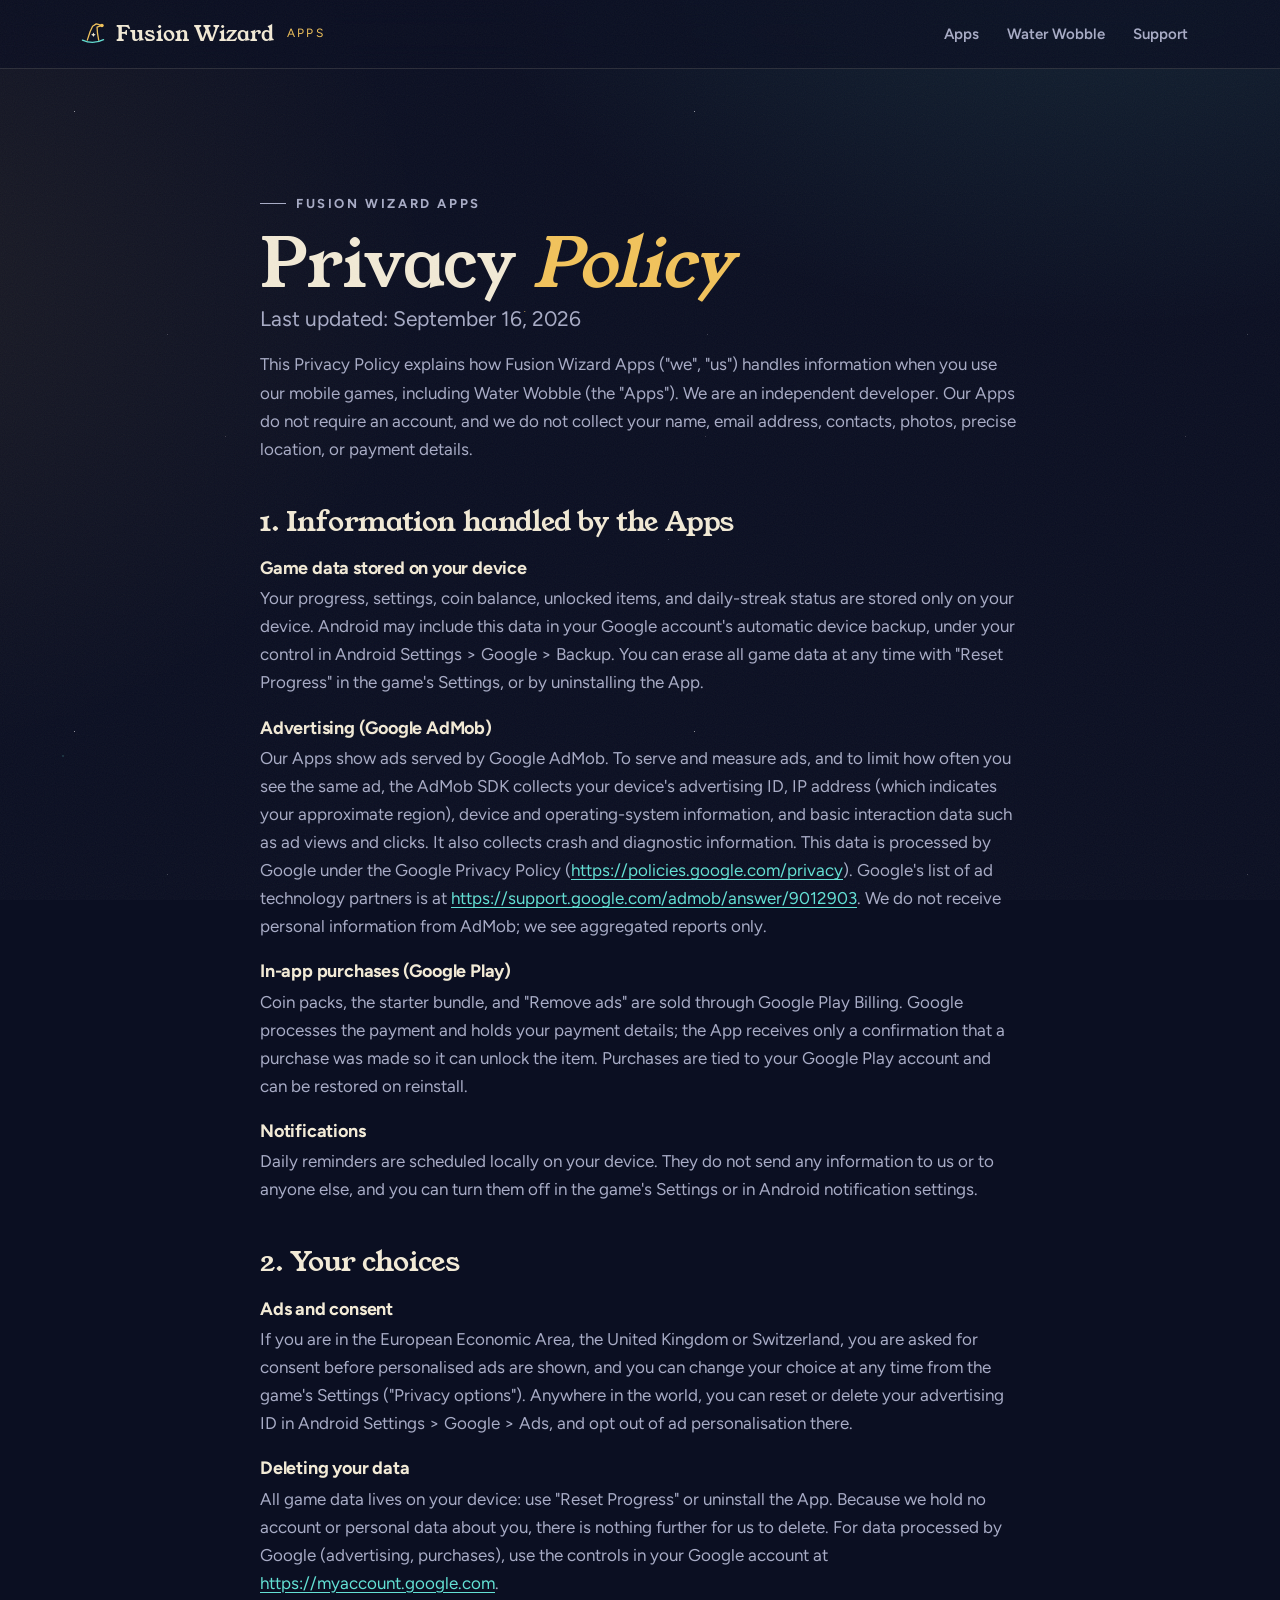
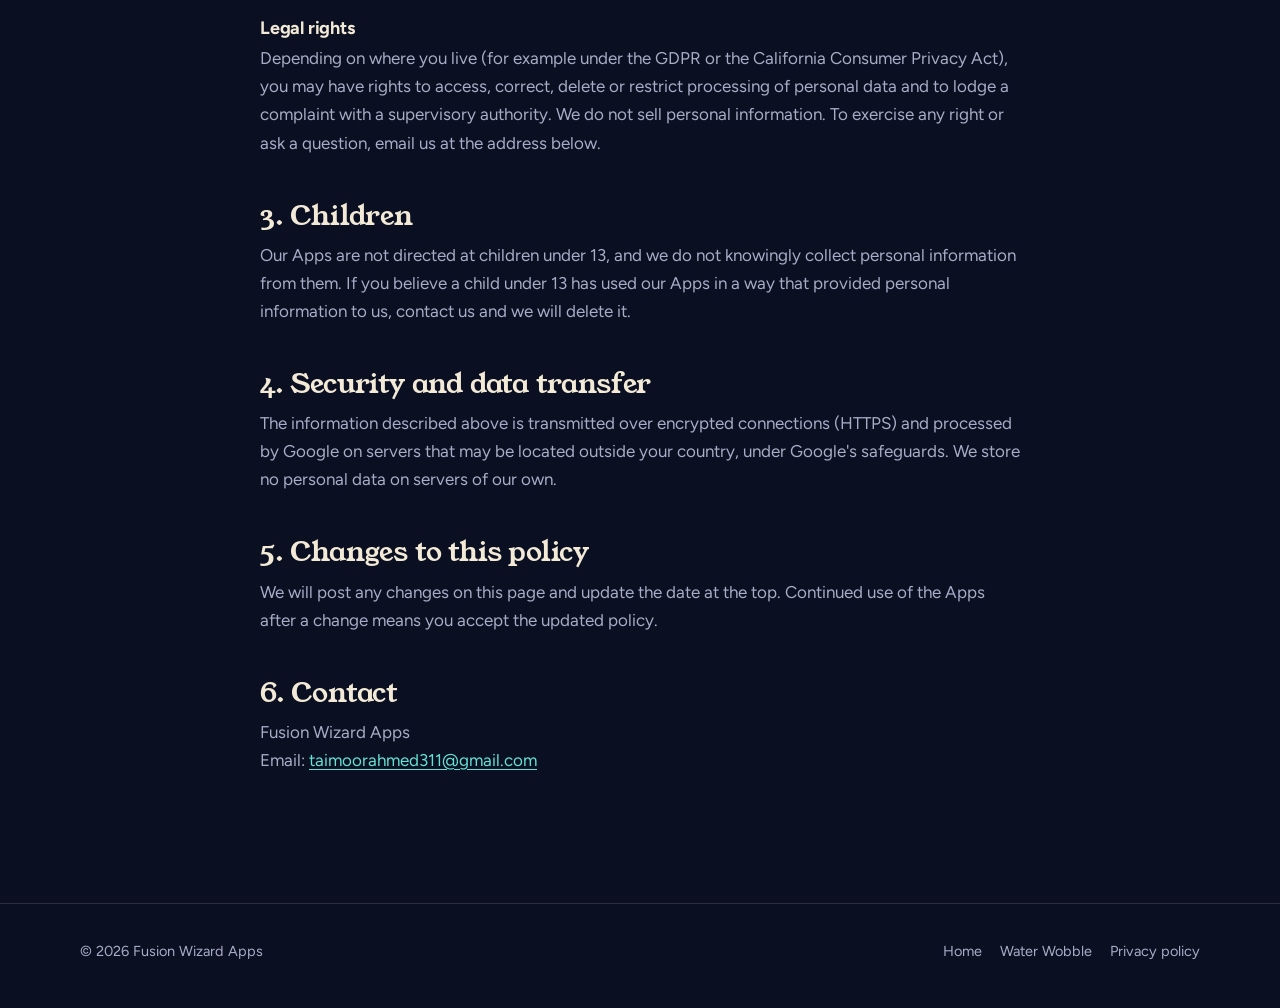
==== privacy-policy/index.html @ a7fef314 "Privacy policy on the site; every privacy link points here Word-for-word copy of the Google Sites po" ====
<!doctype html>
<html lang="en">
<head>
<meta charset="utf-8">
<meta name="viewport" content="width=device-width, initial-scale=1">
<title>Privacy Policy</title>
<meta name="description" content="How Fusion Wizard Apps and its games, including Water Wobble, handle your information.">
<meta name="theme-color" content="#0b0f22">
<link rel="canonical" href="https://fusionwizardapps.github.io/privacy-policy/">
<link rel="icon" type="image/svg+xml" href="/assets/favicon.svg">
<link rel="preconnect" href="https://fonts.googleapis.com">
<link rel="preconnect" href="https://fonts.gstatic.com" crossorigin>
<link href="https://fonts.googleapis.com/css2?family=Figtree:wght@400;600;700&family=Young+Serif&display=swap" rel="stylesheet">
<link rel="stylesheet" href="/assets/site.css?v=7">
</head>
<body>
<a class="skip" href="#main">Skip to content</a>

<header class="site-head">
  <div class="wrap">
    <a class="brand" href="/" aria-label="Fusion Wizard Apps, home">
      <svg viewBox="0 0 32 32" aria-hidden="true"><path d="M9 23.5 L12.5 13 L15.5 6.5 L20 3.5 L27 5.5 L21 7.5 L21.5 15 L23 23.5" fill="none" stroke="#f2c35b" stroke-width="1.6" stroke-linejoin="round" stroke-linecap="round"/><path d="M3 23.5 Q16 29.5 29 23" fill="none" stroke="#63e1d5" stroke-width="1.6" stroke-linecap="round"/><circle cx="27" cy="5.5" r="2.2" fill="#f2c35b"/><path d="M16.5 14 l.9 2 2 .9 -2 .9 -.9 2 -.9 -2 -2 -.9 2 -.9 z" fill="#f2ead6"/></svg>
      Fusion Wizard <small>Apps</small>
    </a>
    <nav class="nav" aria-label="Main">
      <a href="/#apps">Apps</a>
      <a href="/water-wobble/">Water Wobble</a>
      <a href="/support/">Support</a>
    </nav>
  </div>
</header>

<main id="main">
  <section>
    <div class="wrap prose policy">
      <p class="eyebrow rise">Fusion Wizard Apps</p>
      <h1 class="rise d1" style="font-size:clamp(40px,6vw,68px)">Privacy <em>Policy</em></h1>
      <p class="lede rise d2">Last updated: September 16, 2026</p>

      <div class="rise d3">
      <p>This Privacy Policy explains how Fusion Wizard Apps ("we", "us") handles information when you use our mobile games, including Water Wobble (the "Apps"). We are an independent developer. Our Apps do not require an account, and we do not collect your name, email address, contacts, photos, precise location, or payment details.</p>

      <h2>1. Information handled by the Apps</h2>
      <h3>Game data stored on your device</h3>
      <p>Your progress, settings, coin balance, unlocked items, and daily-streak status are stored only on your device. Android may include this data in your Google account's automatic device backup, under your control in Android Settings &gt; Google &gt; Backup. You can erase all game data at any time with "Reset Progress" in the game's Settings, or by uninstalling the App.</p>
      <h3>Advertising (Google AdMob)</h3>
      <p>Our Apps show ads served by Google AdMob. To serve and measure ads, and to limit how often you see the same ad, the AdMob SDK collects your device's advertising ID, IP address (which indicates your approximate region), device and operating-system information, and basic interaction data such as ad views and clicks. It also collects crash and diagnostic information. This data is processed by Google under the Google Privacy Policy (<a href="https://policies.google.com/privacy">https://policies.google.com/privacy</a>). Google's list of ad technology partners is at <a href="https://support.google.com/admob/answer/9012903">https://support.google.com/admob/answer/9012903</a>. We do not receive personal information from AdMob; we see aggregated reports only.</p>
      <h3>In-app purchases (Google Play)</h3>
      <p>Coin packs, the starter bundle, and "Remove ads" are sold through Google Play Billing. Google processes the payment and holds your payment details; the App receives only a confirmation that a purchase was made so it can unlock the item. Purchases are tied to your Google Play account and can be restored on reinstall.</p>
      <h3>Notifications</h3>
      <p>Daily reminders are scheduled locally on your device. They do not send any information to us or to anyone else, and you can turn them off in the game's Settings or in Android notification settings.</p>

      <h2>2. Your choices</h2>
      <h3>Ads and consent</h3>
      <p>If you are in the European Economic Area, the United Kingdom or Switzerland, you are asked for consent before personalised ads are shown, and you can change your choice at any time from the game's Settings ("Privacy options"). Anywhere in the world, you can reset or delete your advertising ID in Android Settings &gt; Google &gt; Ads, and opt out of ad personalisation there.</p>
      <h3>Deleting your data</h3>
      <p>All game data lives on your device: use "Reset Progress" or uninstall the App. Because we hold no account or personal data about you, there is nothing further for us to delete. For data processed by Google (advertising, purchases), use the controls in your Google account at <a href="https://myaccount.google.com">https://myaccount.google.com</a>.</p>
      <h3>Legal rights</h3>
      <p>Depending on where you live (for example under the GDPR or the California Consumer Privacy Act), you may have rights to access, correct, delete or restrict processing of personal data and to lodge a complaint with a supervisory authority. We do not sell personal information. To exercise any right or ask a question, email us at the address below.</p>

      <h2>3. Children</h2>
      <p>Our Apps are not directed at children under 13, and we do not knowingly collect personal information from them. If you believe a child under 13 has used our Apps in a way that provided personal information to us, contact us and we will delete it.</p>

      <h2>4. Security and data transfer</h2>
      <p>The information described above is transmitted over encrypted connections (HTTPS) and processed by Google on servers that may be located outside your country, under Google's safeguards. We store no personal data on servers of our own.</p>

      <h2>5. Changes to this policy</h2>
      <p>We will post any changes on this page and update the date at the top. Continued use of the Apps after a change means you accept the updated policy.</p>

      <h2>6. Contact</h2>
      <p>Fusion Wizard Apps<br>Email: <a href="mailto:taimoorahmed311@gmail.com">taimoorahmed311@gmail.com</a></p>
      </div>
    </div>
  </section>
</main>

<footer class="site-foot">
  <div class="wrap">
    <span>© 2026 Fusion Wizard Apps</span>
    <nav aria-label="Footer">
      <a href="/">Home</a>
      <a href="/water-wobble/">Water Wobble</a>
      <a href="/privacy-policy/">Privacy policy</a>
    </nav>
  </div>
</footer>
</body>
</html>
---- assets/site.css ----
/* Fusion Wizard Apps — night-sky workshop. One stylesheet for every page. */
:root {
  --ink: #0b0f22;
  --ink-2: #121835;
  --ink-3: #1b2347;
  --line: rgba(236, 226, 196, 0.14);
  --parch: #f2ead6;
  --muted: #a8acc6;
  --gold: #f2c35b;
  --gold-soft: rgba(242, 195, 91, 0.16);
  --aqua: #63e1d5;
  --coral: #ff8f7c;
  --radius: 22px;
  --display: "Young Serif", "Iowan Old Style", Georgia, serif;
  --body: "Figtree", "Avenir Next", "Segoe UI", sans-serif;
  color-scheme: dark;
}

* { box-sizing: border-box; }
html { scroll-behavior: smooth; -webkit-text-size-adjust: 100%; }
body {
  margin: 0;
  min-height: 100vh;
  font: 400 17px/1.65 var(--body);
  color: var(--parch);
  background-color: var(--ink);
  background-image:
    radial-gradient(1px 1px at 12% 18%, rgba(255,255,255,.7), transparent 60%),
    radial-gradient(1px 1px at 78% 12%, rgba(255,255,255,.55), transparent 60%),
    radial-gradient(1.5px 1.5px at 64% 38%, rgba(242,195,91,.8), transparent 60%),
    radial-gradient(1px 1px at 31% 62%, rgba(255,255,255,.45), transparent 60%),
    radial-gradient(1px 1px at 88% 71%, rgba(255,255,255,.5), transparent 60%),
    radial-gradient(1.5px 1.5px at 7% 84%, rgba(99,225,213,.7), transparent 60%),
    radial-gradient(1px 1px at 47% 91%, rgba(255,255,255,.4), transparent 60%),
    radial-gradient(900px 600px at 85% -10%, rgba(99, 225, 213, 0.10), transparent 70%),
    radial-gradient(800px 700px at -10% 30%, rgba(242, 195, 91, 0.07), transparent 70%);
  background-size: 620px 620px, 700px 700px, 820px 820px, 540px 540px, 760px 760px, 900px 900px, 480px 480px, auto, auto;
  background-attachment: fixed;
  overflow-x: hidden;
}
/* Grain, so the gradients read as night air rather than flat fills. */
body::after {
  content: ""; position: fixed; inset: 0; pointer-events: none; z-index: 50; opacity: .05;
  background-image: url("data:image/svg+xml,%3Csvg xmlns='http://www.w3.org/2000/svg' width='160' height='160'%3E%3Cfilter id='n'%3E%3CfeTurbulence type='fractalNoise' baseFrequency='.9' numOctaves='2' stitchTiles='stitch'/%3E%3C/filter%3E%3Crect width='100%25' height='100%25' filter='url(%23n)'/%3E%3C/svg%3E");
}

a { color: var(--aqua); text-underline-offset: 3px; }
a:hover { color: var(--gold); }
:focus-visible { outline: 2px solid var(--gold); outline-offset: 3px; border-radius: 6px; }
img { max-width: 100%; height: auto; display: block; }

.skip { position: absolute; left: -999px; top: 8px; background: var(--gold); color: var(--ink); padding: 8px 14px; border-radius: 10px; z-index: 100; }
.skip:focus { left: 16px; }

.wrap { width: min(1120px, 100% - 32px); margin-inline: auto; }

/* ---- header ---- */
.site-head { position: sticky; top: 0; z-index: 40; backdrop-filter: blur(14px); background: rgba(11, 15, 34, 0.72); border-bottom: 1px solid var(--line); }
.site-head .wrap { display: flex; align-items: center; justify-content: space-between; gap: 16px; min-height: 68px; }
.brand { display: inline-flex; align-items: center; gap: 10px; color: var(--parch); text-decoration: none; font-family: var(--display); font-size: 21px; letter-spacing: .2px; white-space: nowrap; }
.brand svg { width: 26px; height: 26px; flex: none; }
.brand small { font-family: var(--body); font-size: 12px; letter-spacing: 2.4px; text-transform: uppercase; color: var(--gold); margin-left: 2px; }
.nav { display: flex; gap: 4px; flex-wrap: wrap; justify-content: flex-end; }
.nav a { color: var(--muted); text-decoration: none; font-weight: 600; font-size: 15px; padding: 8px 12px; border-radius: 999px; }
.nav a:hover, .nav a[aria-current="page"] { color: var(--parch); background: rgba(255,255,255,.06); }

/* ---- shared type ---- */
h1, h2, h3 { font-family: var(--display); font-weight: 400; line-height: 1.08; margin: 0; letter-spacing: -.2px; }
h1 { font-size: clamp(44px, 7.4vw, 88px); }
h2 { font-size: clamp(32px, 4.6vw, 50px); }
h3 { font-size: 26px; }
h1 em, h2 em { font-style: italic; color: var(--gold); }
.eyebrow { display: inline-flex; align-items: center; gap: 10px; font-size: 13px; font-weight: 700; letter-spacing: 2.6px; text-transform: uppercase; color: var(--aqua); margin: 0 0 18px; }
.eyebrow::before { content: ""; width: 26px; height: 1px; background: currentColor; }
.lede { font-size: clamp(18px, 2vw, 21px); color: var(--muted); max-width: 34em; margin: 22px 0 0; }

.btn { display: inline-flex; align-items: center; gap: 10px; padding: 14px 22px; border-radius: 999px; font-weight: 700; font-size: 16px; text-decoration: none; border: 1px solid transparent; transition: transform .2s ease, background .2s ease, color .2s ease; }
.btn:hover { transform: translateY(-2px); }
.btn-gold { background: var(--gold); color: var(--ink); }
.btn-gold:hover { background: #ffd57a; color: var(--ink); }
.btn-ghost { border-color: var(--line); color: var(--parch); background: rgba(255,255,255,.03); }
.btn-ghost:hover { border-color: var(--gold); color: var(--gold); }
.btn[aria-disabled="true"] { opacity: .75; cursor: default; transform: none; }
.row { display: flex; flex-wrap: wrap; gap: 12px; margin-top: 30px; }

.chip { display: inline-flex; align-items: center; gap: 8px; font-size: 12.5px; font-weight: 700; letter-spacing: .6px; padding: 6px 12px; border-radius: 999px; border: 1px solid var(--line); color: var(--muted); background: rgba(255,255,255,.03); white-space: nowrap; }
.chip.live { color: var(--aqua); border-color: rgba(99,225,213,.35); }
.chip.soon { color: var(--gold); border-color: rgba(242,195,91,.4); background: var(--gold-soft); }
.chip .dot { width: 7px; height: 7px; border-radius: 50%; background: currentColor; box-shadow: 0 0 10px currentColor; }

section { padding: clamp(64px, 9vw, 120px) 0; }
.section-head { display: flex; align-items: end; justify-content: space-between; gap: 24px; flex-wrap: wrap; margin-bottom: 44px; }
.section-head p { color: var(--muted); max-width: 30em; margin: 0; }

/* ---- hero ---- */
.hero { padding-top: clamp(48px, 7vw, 96px); position: relative; }
.hero .wrap { display: grid; grid-template-columns: 1.1fr .9fr; gap: 40px; align-items: center; }
.hat { width: 100%; max-width: 460px; justify-self: center; overflow: visible; }
.hat .thread { fill: none; stroke: rgba(242, 195, 91, .55); stroke-width: 1.4; stroke-dasharray: 900; stroke-dashoffset: 900; animation: draw 3.2s .3s ease forwards; }
.hat .brim { stroke: rgba(99, 225, 213, .7); animation-delay: 1.2s; }
.hat .brim.back { stroke: rgba(99, 225, 213, .25); }
.hat .band { stroke: rgba(242, 195, 91, .35); animation-delay: 1.8s; }
.hat .sparkle { fill: var(--gold); transform-box: fill-box; transform-origin: center; animation: twinkle 2.8s .4s ease-in-out infinite; }
.hat .star { fill: var(--parch); transform-box: fill-box; transform-origin: center; animation: twinkle 3.6s ease-in-out infinite; }
.hat .star.gold { fill: var(--gold); }
.hat .star.aqua { fill: var(--aqua); }
.hat .star:nth-of-type(3n) { animation-delay: .8s; }
.hat .star:nth-of-type(3n+1) { animation-delay: 1.9s; }
.hat .halo { fill: url(#halo); opacity: .9; }
@keyframes draw { to { stroke-dashoffset: 0; } }
@keyframes twinkle { 0%, 100% { opacity: 1; transform: scale(1); } 50% { opacity: .45; transform: scale(.7); } }

/* ---- apps ---- */
.apps { display: grid; grid-template-columns: repeat(12, 1fr); gap: 20px; position: relative; }
.card { position: relative; border: 1px solid var(--line); border-radius: var(--radius); background: linear-gradient(160deg, rgba(27, 35, 71, .85), rgba(18, 24, 53, .85)); padding: 28px; overflow: hidden; transition: border-color .25s ease, transform .25s ease; }
.card:hover { border-color: rgba(242, 195, 91, .45); transform: translateY(-3px); }
.card .icon { width: 76px; height: 76px; border-radius: 20px; box-shadow: 0 10px 30px rgba(0,0,0,.35); background: var(--ink-3); }
.card h3 { margin: 18px 0 6px; }
.card p { color: var(--muted); margin: 0 0 22px; }
.card .meta { display: flex; gap: 8px; flex-wrap: wrap; }
.card .go { font-weight: 700; text-decoration: none; display: inline-flex; gap: 8px; align-items: center; }
.card-feature { grid-column: span 12; display: grid; grid-template-columns: 1fr 1.05fr; gap: 28px; padding: 36px; background:
  radial-gradient(600px 380px at 100% 0%, rgba(99, 225, 213, .16), transparent 70%),
  linear-gradient(160deg, rgba(27, 35, 71, .92), rgba(18, 24, 53, .92)); }
.card-feature h3 { font-size: clamp(32px, 4vw, 44px); }
.card-small { grid-column: span 6; }
.card-feature > div:first-child { position: relative; z-index: 3; }
.fan { position: relative; min-height: 360px; }
.fan img { position: absolute; width: 40%; max-width: 210px; border-radius: 18px; border: 1px solid rgba(255,255,255,.12); box-shadow: 0 24px 50px rgba(0,0,0,.45); transition: transform .35s ease; }
.fan img:nth-child(1) { left: 10%; top: 12%; transform: rotate(-8deg); }
.fan img:nth-child(2) { left: 31%; top: 0; z-index: 2; transform: rotate(0deg); }
.fan img:nth-child(3) { left: 52%; top: 12%; transform: rotate(8deg); }
.card-feature:hover .fan img:nth-child(1) { transform: rotate(-11deg) translateX(-8px); }
.card-feature:hover .fan img:nth-child(3) { transform: rotate(11deg) translateX(8px); }

/* ---- studio ---- */
.studio { border-top: 1px solid var(--line); border-bottom: 1px solid var(--line); background: linear-gradient(180deg, rgba(18, 24, 53, .55), rgba(11, 15, 34, 0)); }
.studio .wrap { display: grid; grid-template-columns: .9fr 1.1fr; gap: 48px; align-items: start; }
.tenets { display: grid; gap: 14px; margin: 0; padding: 0; list-style: none; }
.tenets li { display: grid; grid-template-columns: 44px 1fr; gap: 14px; padding: 18px 20px; border: 1px solid var(--line); border-radius: 18px; background: rgba(255,255,255,.02); }
.tenets b { display: block; font-size: 17px; }
.tenets span { color: var(--muted); font-size: 15.5px; }
.tenets svg { width: 28px; height: 28px; color: var(--gold); margin-top: 2px; }

/* ---- contact ---- */
.contact { text-align: center; }
.contact h2 { max-width: 16em; margin-inline: auto; }
.contact .row { justify-content: center; }

/* ---- product page ---- */
.product-hero { padding-top: clamp(40px, 6vw, 80px); }
.product-hero .wrap { display: grid; grid-template-columns: auto 1fr; gap: 36px; align-items: center; }
.product-hero .app-icon { width: clamp(120px, 16vw, 176px); height: auto; aspect-ratio: 1; border-radius: 36px; box-shadow: 0 30px 60px rgba(0,0,0,.5), 0 0 0 1px rgba(255,255,255,.08); }
.facts { display: flex; flex-wrap: wrap; gap: 10px; margin-top: 22px; }
.features { display: grid; grid-template-columns: repeat(3, 1fr); gap: 18px; }
.feature { padding: 26px; border-radius: var(--radius); border: 1px solid var(--line); background: rgba(27, 35, 71, .55); }
.feature svg { width: 30px; height: 30px; color: var(--aqua); }
.feature h3 { font-size: 22px; margin: 14px 0 8px; }
.feature p { margin: 0; color: var(--muted); font-size: 15.5px; }
.feature .note { display: inline-block; margin-top: 10px; font-size: 12.5px; font-weight: 700; color: var(--gold); letter-spacing: .5px; }
.rail { display: grid; grid-auto-flow: column; grid-auto-columns: minmax(200px, 250px); gap: 18px; overflow-x: auto; scroll-snap-type: x mandatory; padding: 8px 4px 22px; scrollbar-color: var(--ink-3) transparent; }
.rail figure { margin: 0; scroll-snap-align: start; }
.rail img { border-radius: 20px; border: 1px solid rgba(255,255,255,.1); box-shadow: 0 18px 40px rgba(0,0,0,.4); aspect-ratio: 1 / 2; object-fit: cover; width: 100%; }
.rail figcaption { color: var(--muted); font-size: 14px; margin-top: 10px; }

/* ---- support / prose ---- */
.prose { max-width: 760px; }
.faq { display: grid; gap: 12px; margin-top: 36px; }
.faq details { border: 1px solid var(--line); border-radius: 18px; background: rgba(27, 35, 71, .5); padding: 0 22px; }
.faq summary { cursor: pointer; list-style: none; padding: 18px 0; font-weight: 700; font-size: 17.5px; display: flex; justify-content: space-between; gap: 16px; }
.faq summary::-webkit-details-marker { display: none; }
.faq summary::after { content: "+"; font-family: var(--display); font-size: 24px; line-height: 1; color: var(--gold); transition: transform .2s ease; }
.faq details[open] summary::after { transform: rotate(45deg); }
.faq details p { margin: 0 0 18px; color: var(--muted); }
.panel { margin-top: 40px; padding: 30px; border-radius: var(--radius); border: 1px solid rgba(242,195,91,.35); background: linear-gradient(160deg, rgba(242,195,91,.10), rgba(27,35,71,.6)); }
.panel h2 { font-size: 30px; }
.panel ul { color: var(--muted); padding-left: 20px; }

.policy h2 { font-size: 28px; margin: 44px 0 10px; }
.policy h3 { font-family: var(--body); font-weight: 700; font-size: 18px; margin: 22px 0 6px; }
.policy p { color: var(--muted); margin: 0 0 14px; }
.policy a { word-break: break-word; }

/* ---- footer ---- */
.site-foot { border-top: 1px solid var(--line); padding: 36px 0 44px; color: var(--muted); font-size: 14.5px; }
.site-foot .wrap { display: flex; justify-content: space-between; gap: 20px; flex-wrap: wrap; align-items: center; }
.site-foot nav { display: flex; gap: 18px; flex-wrap: wrap; }
.site-foot a { color: var(--muted); text-decoration: none; }
.site-foot a:hover { color: var(--gold); }

/* ---- load-in ---- */
.rise { opacity: 0; transform: translateY(18px); animation: rise .8s cubic-bezier(.2, .7, .2, 1) forwards; }
.d1 { animation-delay: .08s; } .d2 { animation-delay: .18s; } .d3 { animation-delay: .3s; } .d4 { animation-delay: .44s; }
@keyframes rise { to { opacity: 1; transform: none; } }

@media (prefers-reduced-motion: reduce) {
  *, *::before, *::after { animation: none !important; transition: none !important; }
  .rise { opacity: 1; transform: none; }
  .hat .thread { stroke-dashoffset: 0; }
  html { scroll-behavior: auto; }
}

/* ---- narrow screens ---- */
@media (max-width: 880px) {
  .hero .wrap, .studio .wrap, .card-feature { grid-template-columns: 1fr; }
  .hat { max-width: 280px; }
  .card-small { grid-column: span 12; }
  .features { grid-template-columns: 1fr 1fr; }
  .fan { min-height: 300px; }
}
@media (max-width: 560px) {
  body { font-size: 16px; }
  .brand small { display: none; }
  .brand { font-size: 18px; gap: 8px; }
  .nav { flex-wrap: nowrap; gap: 0; }
  .nav a { padding: 6px 8px; font-size: 13.5px; white-space: nowrap; }
  .nav a[href="/#apps"] { display: none; }
  .hat { max-width: 220px; }
  .card, .card-feature { padding: 22px; }
  .features { grid-template-columns: 1fr; }
  .product-hero .wrap { grid-template-columns: 1fr; }
  .fan { min-height: 250px; }
}
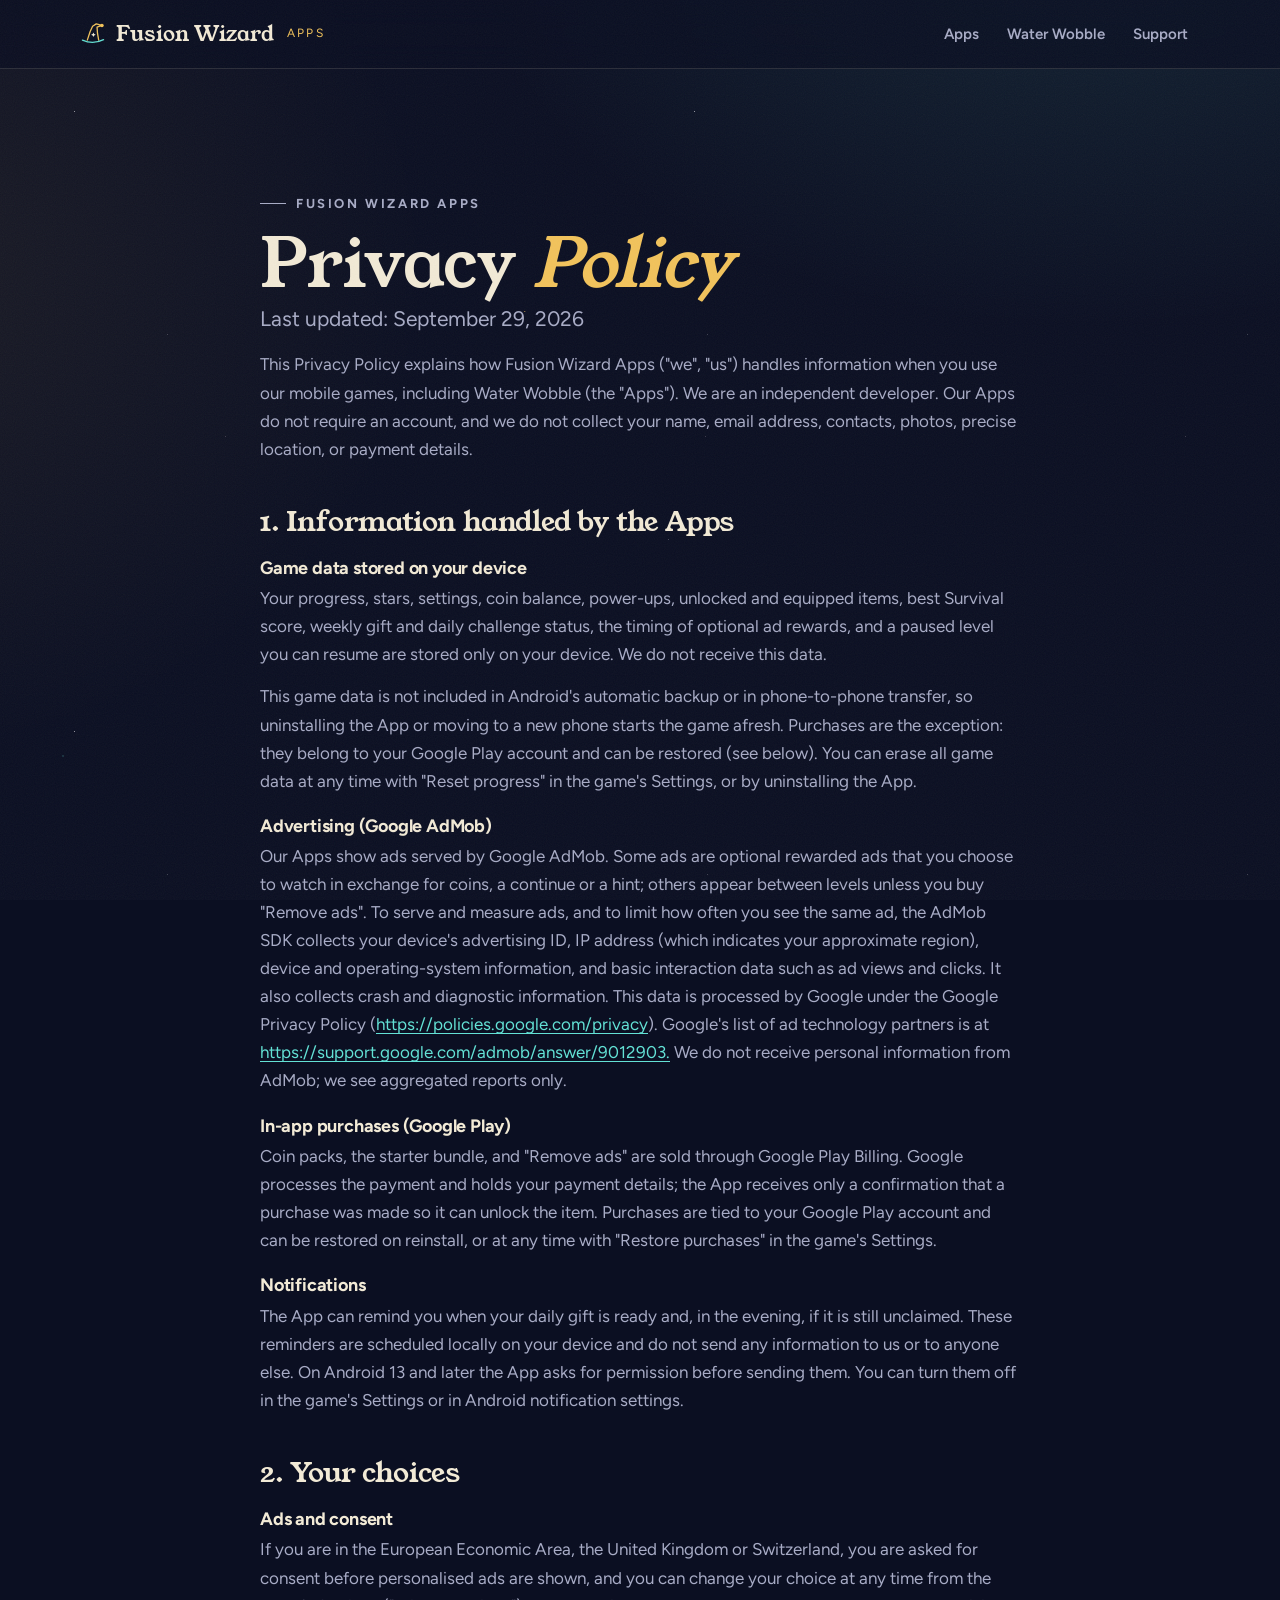
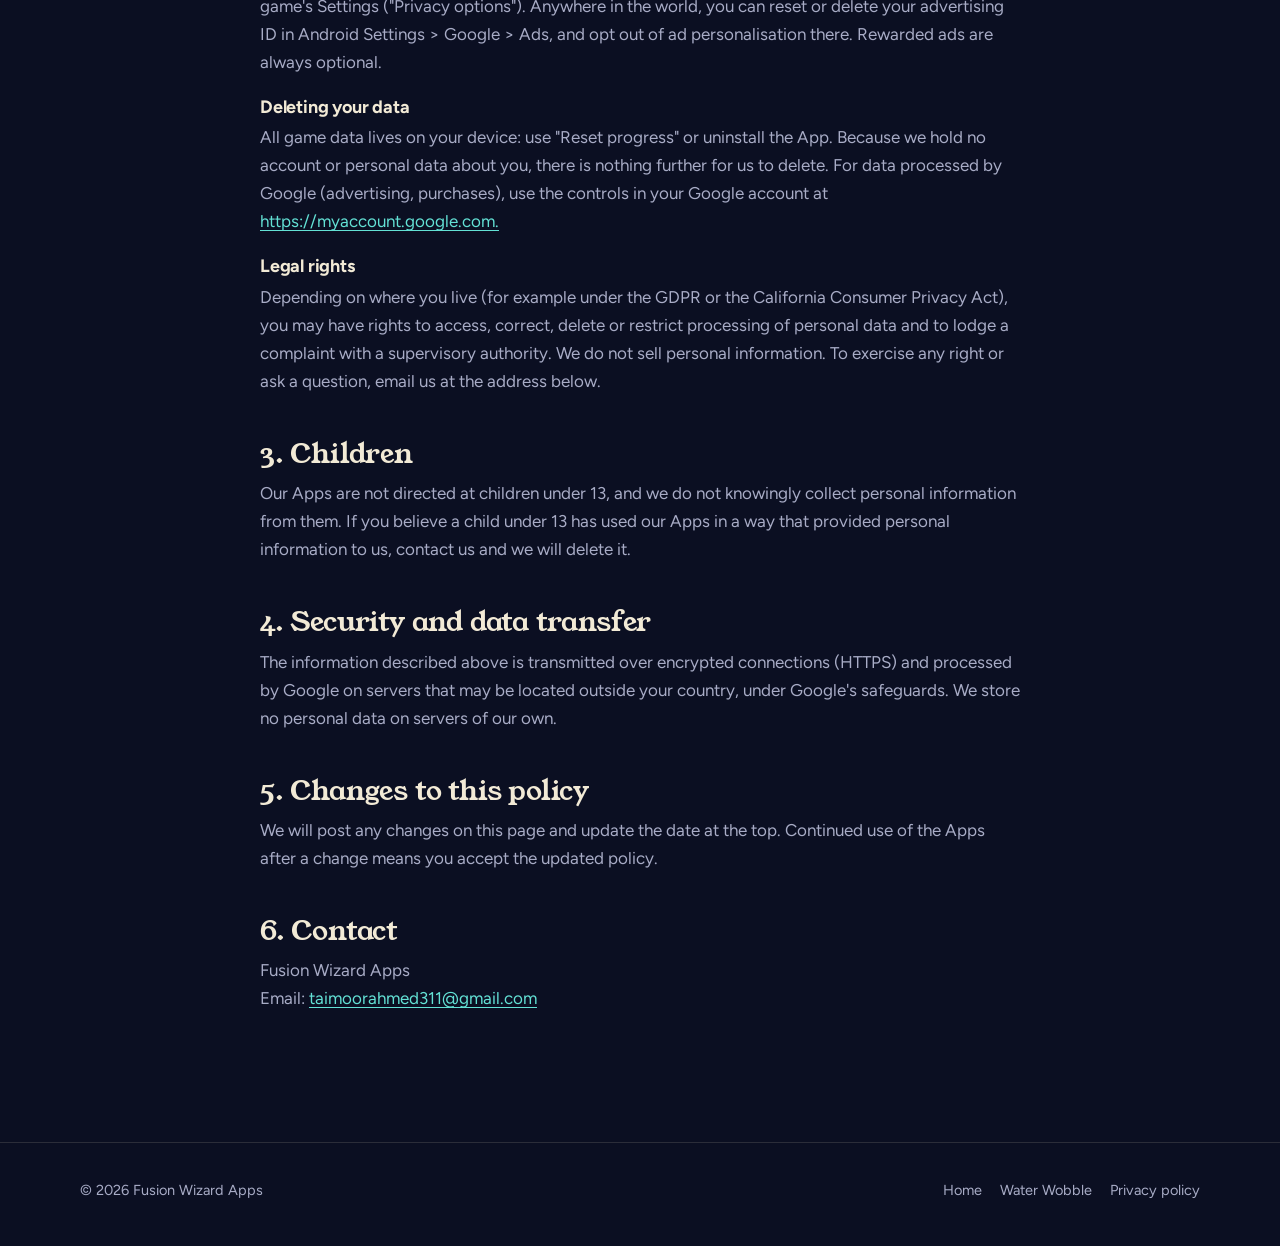
==== commit bfd5bf1f: "Privacy policy: Water Wobble 1.1 text (weekly gift, backup exclusion, rewarded ads, restore purchase" ====
--- a/privacy-policy/index.html
+++ b/privacy-policy/index.html
@@ -35,26 +35,27 @@
     <div class="wrap prose policy">
       <p class="eyebrow rise">Fusion Wizard Apps</p>
       <h1 class="rise d1" style="font-size:clamp(40px,6vw,68px)">Privacy <em>Policy</em></h1>
-      <p class="lede rise d2">Last updated: September 16, 2026</p>
+      <p class="lede rise d2">Last updated: September 29, 2026</p>
 
       <div class="rise d3">
       <p>This Privacy Policy explains how Fusion Wizard Apps ("we", "us") handles information when you use our mobile games, including Water Wobble (the "Apps"). We are an independent developer. Our Apps do not require an account, and we do not collect your name, email address, contacts, photos, precise location, or payment details.</p>
 
       <h2>1. Information handled by the Apps</h2>
       <h3>Game data stored on your device</h3>
-      <p>Your progress, settings, coin balance, unlocked items, and daily-streak status are stored only on your device. Android may include this data in your Google account's automatic device backup, under your control in Android Settings &gt; Google &gt; Backup. You can erase all game data at any time with "Reset Progress" in the game's Settings, or by uninstalling the App.</p>
+      <p>Your progress, stars, settings, coin balance, power-ups, unlocked and equipped items, best Survival score, weekly gift and daily challenge status, the timing of optional ad rewards, and a paused level you can resume are stored only on your device. We do not receive this data.</p>
+      <p>This game data is not included in Android's automatic backup or in phone-to-phone transfer, so uninstalling the App or moving to a new phone starts the game afresh. Purchases are the exception: they belong to your Google Play account and can be restored (see below). You can erase all game data at any time with "Reset progress" in the game's Settings, or by uninstalling the App.</p>
       <h3>Advertising (Google AdMob)</h3>
-      <p>Our Apps show ads served by Google AdMob. To serve and measure ads, and to limit how often you see the same ad, the AdMob SDK collects your device's advertising ID, IP address (which indicates your approximate region), device and operating-system information, and basic interaction data such as ad views and clicks. It also collects crash and diagnostic information. This data is processed by Google under the Google Privacy Policy (<a href="https://policies.google.com/privacy">https://policies.google.com/privacy</a>). Google's list of ad technology partners is at <a href="https://support.google.com/admob/answer/9012903">https://support.google.com/admob/answer/9012903</a>. We do not receive personal information from AdMob; we see aggregated reports only.</p>
+      <p>Our Apps show ads served by Google AdMob. Some ads are optional rewarded ads that you choose to watch in exchange for coins, a continue or a hint; others appear between levels unless you buy "Remove ads". To serve and measure ads, and to limit how often you see the same ad, the AdMob SDK collects your device's advertising ID, IP address (which indicates your approximate region), device and operating-system information, and basic interaction data such as ad views and clicks. It also collects crash and diagnostic information. This data is processed by Google under the Google Privacy Policy (<a href="https://policies.google.com/privacy">https://policies.google.com/privacy</a>). Google's list of ad technology partners is at <a href="https://support.google.com/admob/answer/9012903.">https://support.google.com/admob/answer/9012903.</a> We do not receive personal information from AdMob; we see aggregated reports only.</p>
       <h3>In-app purchases (Google Play)</h3>
-      <p>Coin packs, the starter bundle, and "Remove ads" are sold through Google Play Billing. Google processes the payment and holds your payment details; the App receives only a confirmation that a purchase was made so it can unlock the item. Purchases are tied to your Google Play account and can be restored on reinstall.</p>
+      <p>Coin packs, the starter bundle, and "Remove ads" are sold through Google Play Billing. Google processes the payment and holds your payment details; the App receives only a confirmation that a purchase was made so it can unlock the item. Purchases are tied to your Google Play account and can be restored on reinstall, or at any time with "Restore purchases" in the game's Settings.</p>
       <h3>Notifications</h3>
-      <p>Daily reminders are scheduled locally on your device. They do not send any information to us or to anyone else, and you can turn them off in the game's Settings or in Android notification settings.</p>
+      <p>The App can remind you when your daily gift is ready and, in the evening, if it is still unclaimed. These reminders are scheduled locally on your device and do not send any information to us or to anyone else. On Android 13 and later the App asks for permission before sending them. You can turn them off in the game's Settings or in Android notification settings.</p>
 
       <h2>2. Your choices</h2>
       <h3>Ads and consent</h3>
-      <p>If you are in the European Economic Area, the United Kingdom or Switzerland, you are asked for consent before personalised ads are shown, and you can change your choice at any time from the game's Settings ("Privacy options"). Anywhere in the world, you can reset or delete your advertising ID in Android Settings &gt; Google &gt; Ads, and opt out of ad personalisation there.</p>
+      <p>If you are in the European Economic Area, the United Kingdom or Switzerland, you are asked for consent before personalised ads are shown, and you can change your choice at any time from the game's Settings ("Privacy options"). Anywhere in the world, you can reset or delete your advertising ID in Android Settings &gt; Google &gt; Ads, and opt out of ad personalisation there. Rewarded ads are always optional.</p>
       <h3>Deleting your data</h3>
-      <p>All game data lives on your device: use "Reset Progress" or uninstall the App. Because we hold no account or personal data about you, there is nothing further for us to delete. For data processed by Google (advertising, purchases), use the controls in your Google account at <a href="https://myaccount.google.com">https://myaccount.google.com</a>.</p>
+      <p>All game data lives on your device: use "Reset progress" or uninstall the App. Because we hold no account or personal data about you, there is nothing further for us to delete. For data processed by Google (advertising, purchases), use the controls in your Google account at <a href="https://myaccount.google.com.">https://myaccount.google.com.</a></p>
       <h3>Legal rights</h3>
       <p>Depending on where you live (for example under the GDPR or the California Consumer Privacy Act), you may have rights to access, correct, delete or restrict processing of personal data and to lodge a complaint with a supervisory authority. We do not sell personal information. To exercise any right or ask a question, email us at the address below.</p>
 
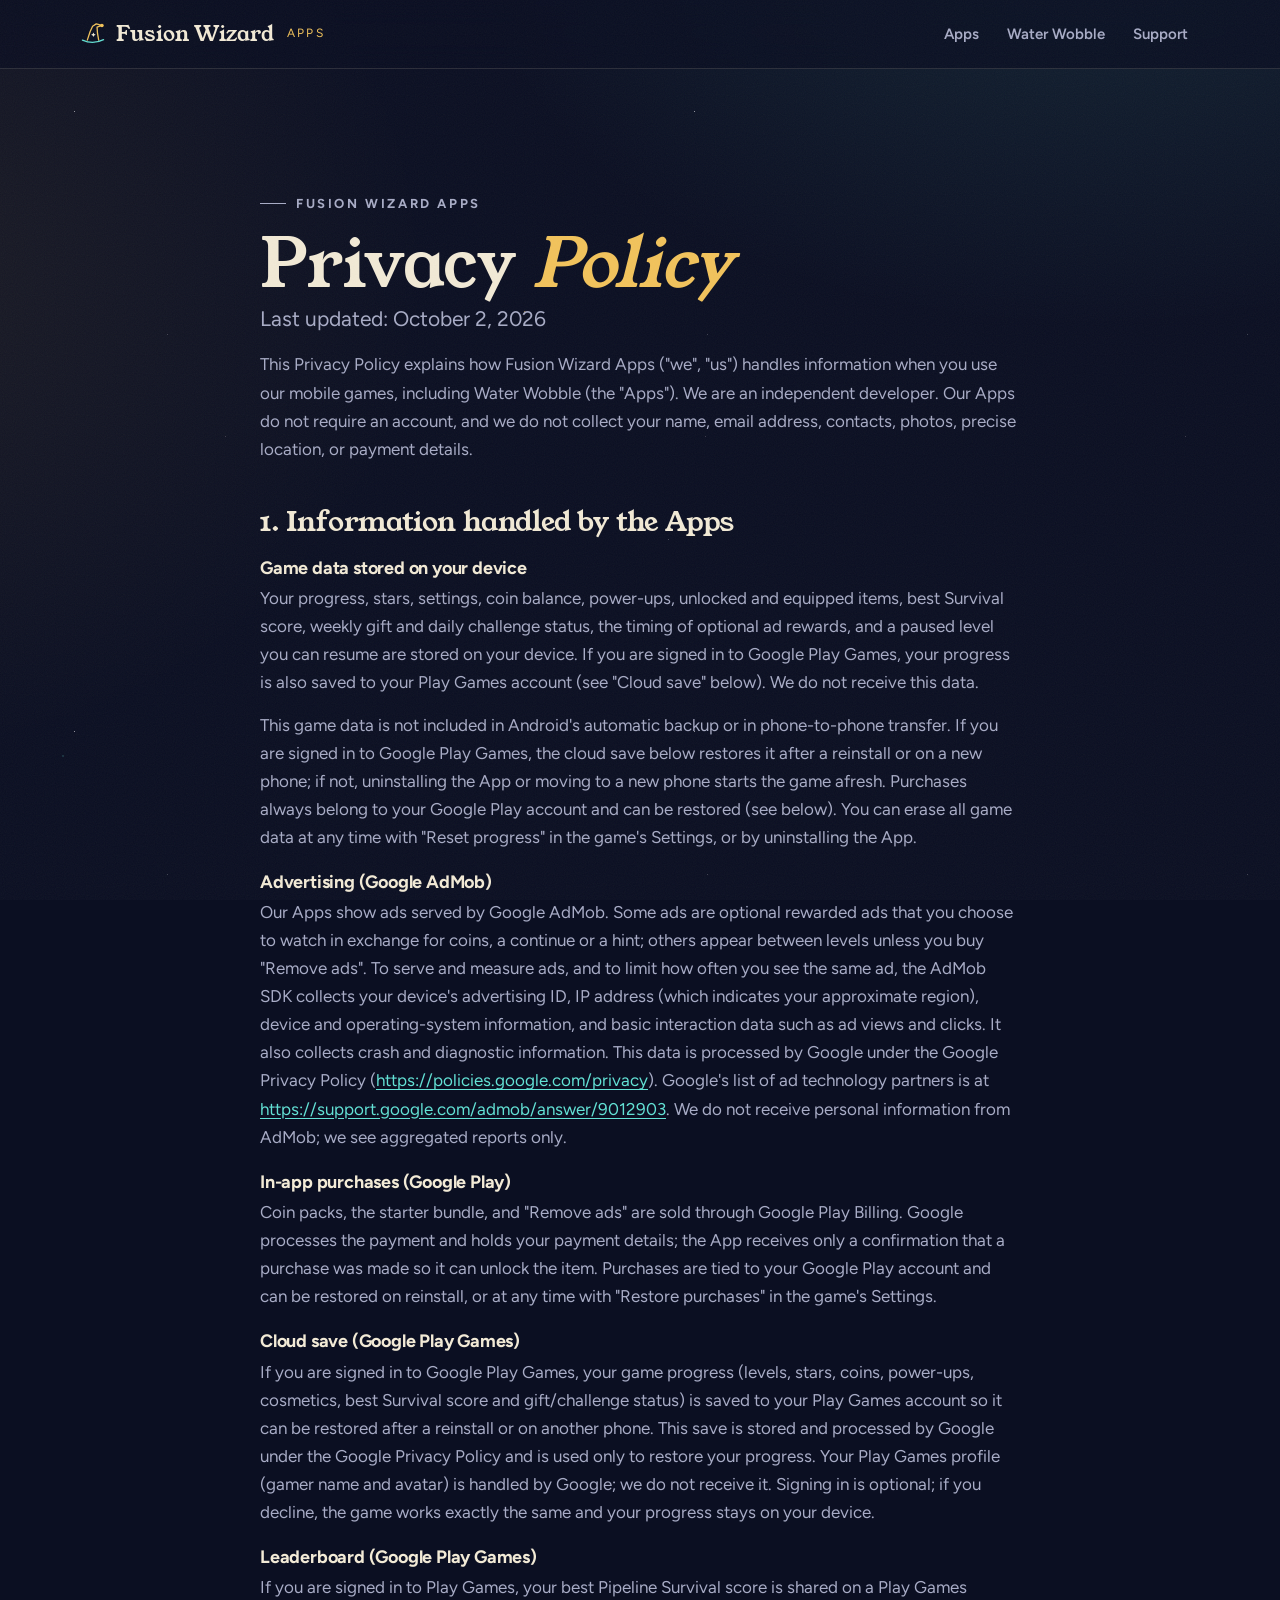
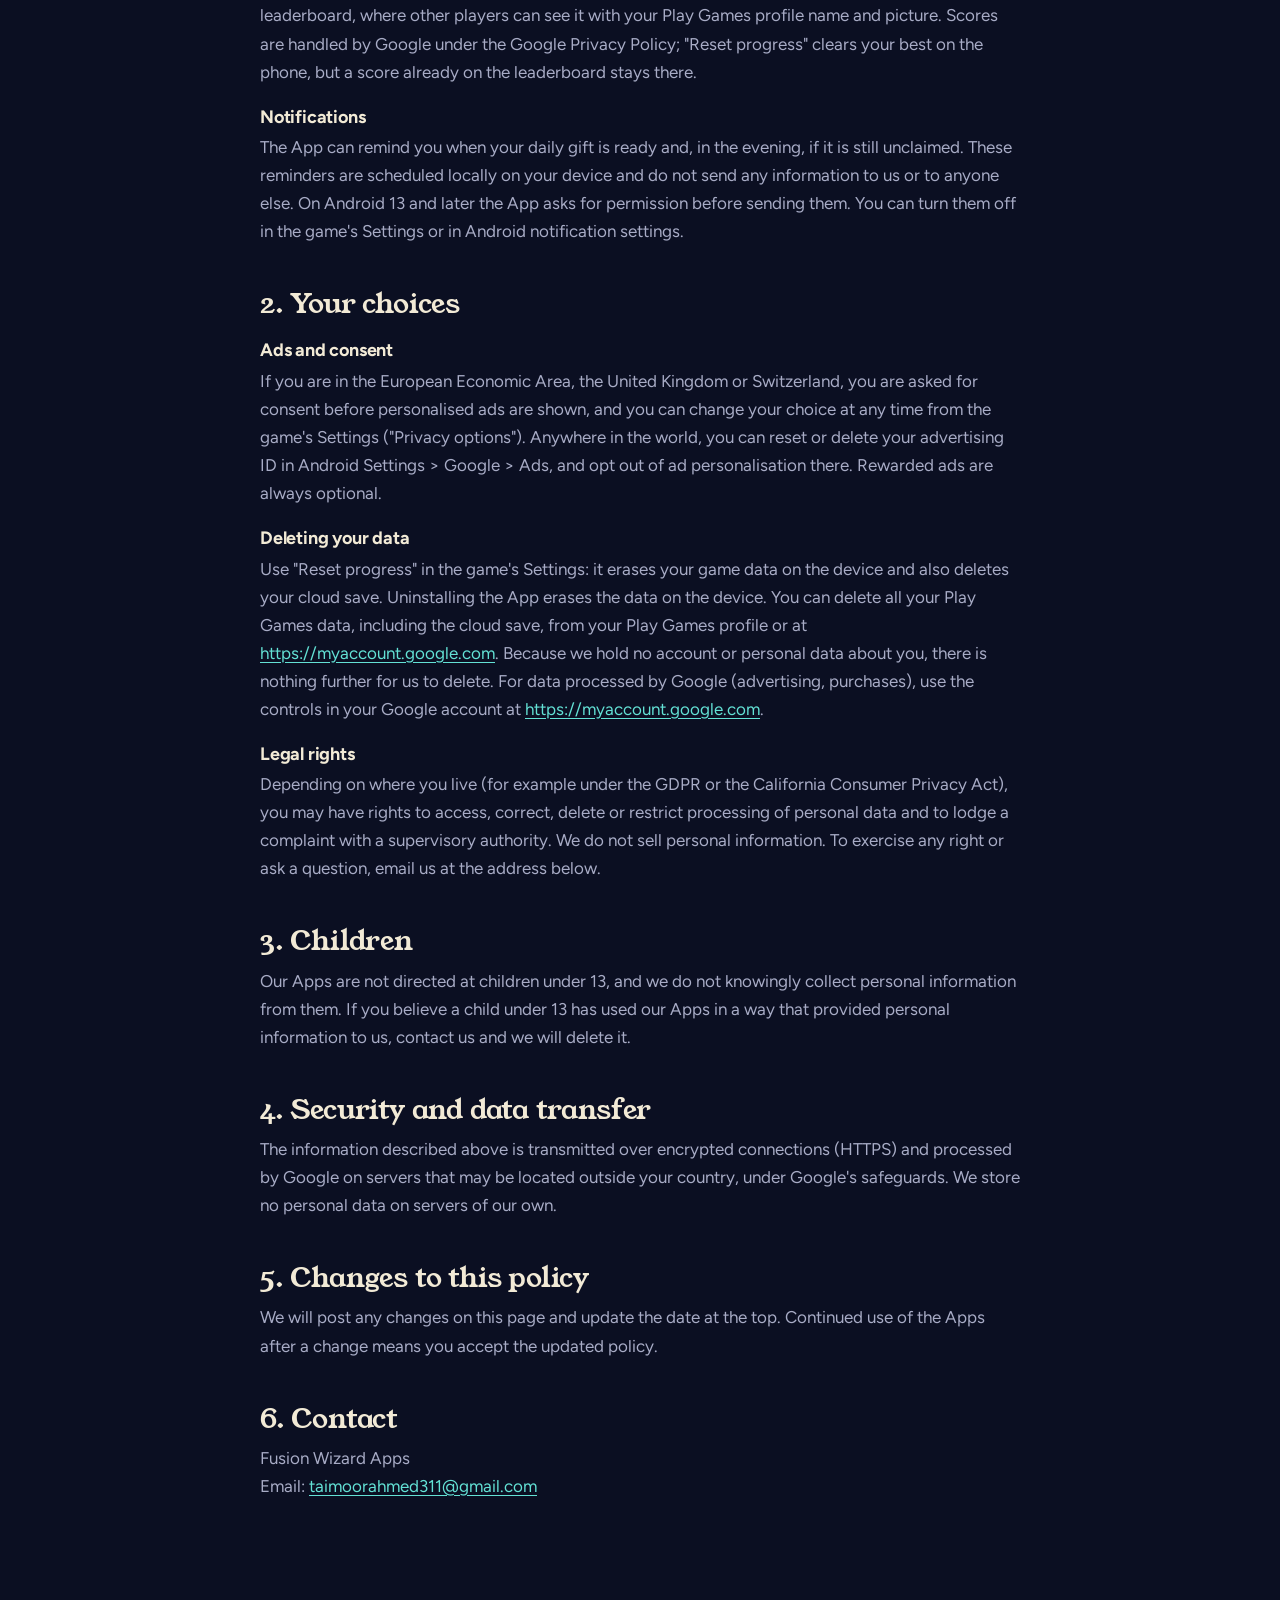
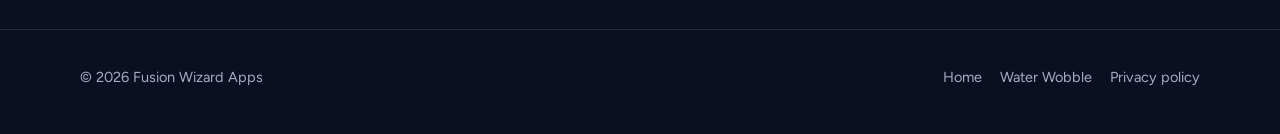
==== commit bc8c0139: "Privacy policy: Water Wobble 1.2 text (Play Games cloud save and leaderboard), deletion anchor, link" ====
--- a/privacy-policy/index.html
+++ b/privacy-policy/index.html
@@ -35,27 +35,31 @@
     <div class="wrap prose policy">
       <p class="eyebrow rise">Fusion Wizard Apps</p>
       <h1 class="rise d1" style="font-size:clamp(40px,6vw,68px)">Privacy <em>Policy</em></h1>
-      <p class="lede rise d2">Last updated: September 29, 2026</p>
+      <p class="lede rise d2">Last updated: October 2, 2026</p>
 
       <div class="rise d3">
       <p>This Privacy Policy explains how Fusion Wizard Apps ("we", "us") handles information when you use our mobile games, including Water Wobble (the "Apps"). We are an independent developer. Our Apps do not require an account, and we do not collect your name, email address, contacts, photos, precise location, or payment details.</p>
 
       <h2>1. Information handled by the Apps</h2>
       <h3>Game data stored on your device</h3>
-      <p>Your progress, stars, settings, coin balance, power-ups, unlocked and equipped items, best Survival score, weekly gift and daily challenge status, the timing of optional ad rewards, and a paused level you can resume are stored only on your device. We do not receive this data.</p>
-      <p>This game data is not included in Android's automatic backup or in phone-to-phone transfer, so uninstalling the App or moving to a new phone starts the game afresh. Purchases are the exception: they belong to your Google Play account and can be restored (see below). You can erase all game data at any time with "Reset progress" in the game's Settings, or by uninstalling the App.</p>
+      <p>Your progress, stars, settings, coin balance, power-ups, unlocked and equipped items, best Survival score, weekly gift and daily challenge status, the timing of optional ad rewards, and a paused level you can resume are stored on your device. If you are signed in to Google Play Games, your progress is also saved to your Play Games account (see "Cloud save" below). We do not receive this data.</p>
+      <p>This game data is not included in Android's automatic backup or in phone-to-phone transfer. If you are signed in to Google Play Games, the cloud save below restores it after a reinstall or on a new phone; if not, uninstalling the App or moving to a new phone starts the game afresh. Purchases always belong to your Google Play account and can be restored (see below). You can erase all game data at any time with "Reset progress" in the game's Settings, or by uninstalling the App.</p>
       <h3>Advertising (Google AdMob)</h3>
-      <p>Our Apps show ads served by Google AdMob. Some ads are optional rewarded ads that you choose to watch in exchange for coins, a continue or a hint; others appear between levels unless you buy "Remove ads". To serve and measure ads, and to limit how often you see the same ad, the AdMob SDK collects your device's advertising ID, IP address (which indicates your approximate region), device and operating-system information, and basic interaction data such as ad views and clicks. It also collects crash and diagnostic information. This data is processed by Google under the Google Privacy Policy (<a href="https://policies.google.com/privacy">https://policies.google.com/privacy</a>). Google's list of ad technology partners is at <a href="https://support.google.com/admob/answer/9012903.">https://support.google.com/admob/answer/9012903.</a> We do not receive personal information from AdMob; we see aggregated reports only.</p>
+      <p>Our Apps show ads served by Google AdMob. Some ads are optional rewarded ads that you choose to watch in exchange for coins, a continue or a hint; others appear between levels unless you buy "Remove ads". To serve and measure ads, and to limit how often you see the same ad, the AdMob SDK collects your device's advertising ID, IP address (which indicates your approximate region), device and operating-system information, and basic interaction data such as ad views and clicks. It also collects crash and diagnostic information. This data is processed by Google under the Google Privacy Policy (<a href="https://policies.google.com/privacy">https://policies.google.com/privacy</a>). Google's list of ad technology partners is at <a href="https://support.google.com/admob/answer/9012903">https://support.google.com/admob/answer/9012903</a>. We do not receive personal information from AdMob; we see aggregated reports only.</p>
       <h3>In-app purchases (Google Play)</h3>
       <p>Coin packs, the starter bundle, and "Remove ads" are sold through Google Play Billing. Google processes the payment and holds your payment details; the App receives only a confirmation that a purchase was made so it can unlock the item. Purchases are tied to your Google Play account and can be restored on reinstall, or at any time with "Restore purchases" in the game's Settings.</p>
+      <h3>Cloud save (Google Play Games)</h3>
+      <p>If you are signed in to Google Play Games, your game progress (levels, stars, coins, power-ups, cosmetics, best Survival score and gift/challenge status) is saved to your Play Games account so it can be restored after a reinstall or on another phone. This save is stored and processed by Google under the Google Privacy Policy and is used only to restore your progress. Your Play Games profile (gamer name and avatar) is handled by Google; we do not receive it. Signing in is optional; if you decline, the game works exactly the same and your progress stays on your device.</p>
+      <h3>Leaderboard (Google Play Games)</h3>
+      <p>If you are signed in to Play Games, your best Pipeline Survival score is shared on a Play Games leaderboard, where other players can see it with your Play Games profile name and picture. Scores are handled by Google under the Google Privacy Policy; "Reset progress" clears your best on the phone, but a score already on the leaderboard stays there.</p>
       <h3>Notifications</h3>
       <p>The App can remind you when your daily gift is ready and, in the evening, if it is still unclaimed. These reminders are scheduled locally on your device and do not send any information to us or to anyone else. On Android 13 and later the App asks for permission before sending them. You can turn them off in the game's Settings or in Android notification settings.</p>
 
       <h2>2. Your choices</h2>
       <h3>Ads and consent</h3>
       <p>If you are in the European Economic Area, the United Kingdom or Switzerland, you are asked for consent before personalised ads are shown, and you can change your choice at any time from the game's Settings ("Privacy options"). Anywhere in the world, you can reset or delete your advertising ID in Android Settings &gt; Google &gt; Ads, and opt out of ad personalisation there. Rewarded ads are always optional.</p>
-      <h3>Deleting your data</h3>
-      <p>All game data lives on your device: use "Reset progress" or uninstall the App. Because we hold no account or personal data about you, there is nothing further for us to delete. For data processed by Google (advertising, purchases), use the controls in your Google account at <a href="https://myaccount.google.com.">https://myaccount.google.com.</a></p>
+      <h3 id="deleting-your-data" style="scroll-margin-top:88px">Deleting your data</h3>
+      <p>Use "Reset progress" in the game's Settings: it erases your game data on the device and also deletes your cloud save. Uninstalling the App erases the data on the device. You can delete all your Play Games data, including the cloud save, from your Play Games profile or at <a href="https://myaccount.google.com">https://myaccount.google.com</a>. Because we hold no account or personal data about you, there is nothing further for us to delete. For data processed by Google (advertising, purchases), use the controls in your Google account at <a href="https://myaccount.google.com">https://myaccount.google.com</a>.</p>
       <h3>Legal rights</h3>
       <p>Depending on where you live (for example under the GDPR or the California Consumer Privacy Act), you may have rights to access, correct, delete or restrict processing of personal data and to lodge a complaint with a supervisory authority. We do not sell personal information. To exercise any right or ask a question, email us at the address below.</p>
 
